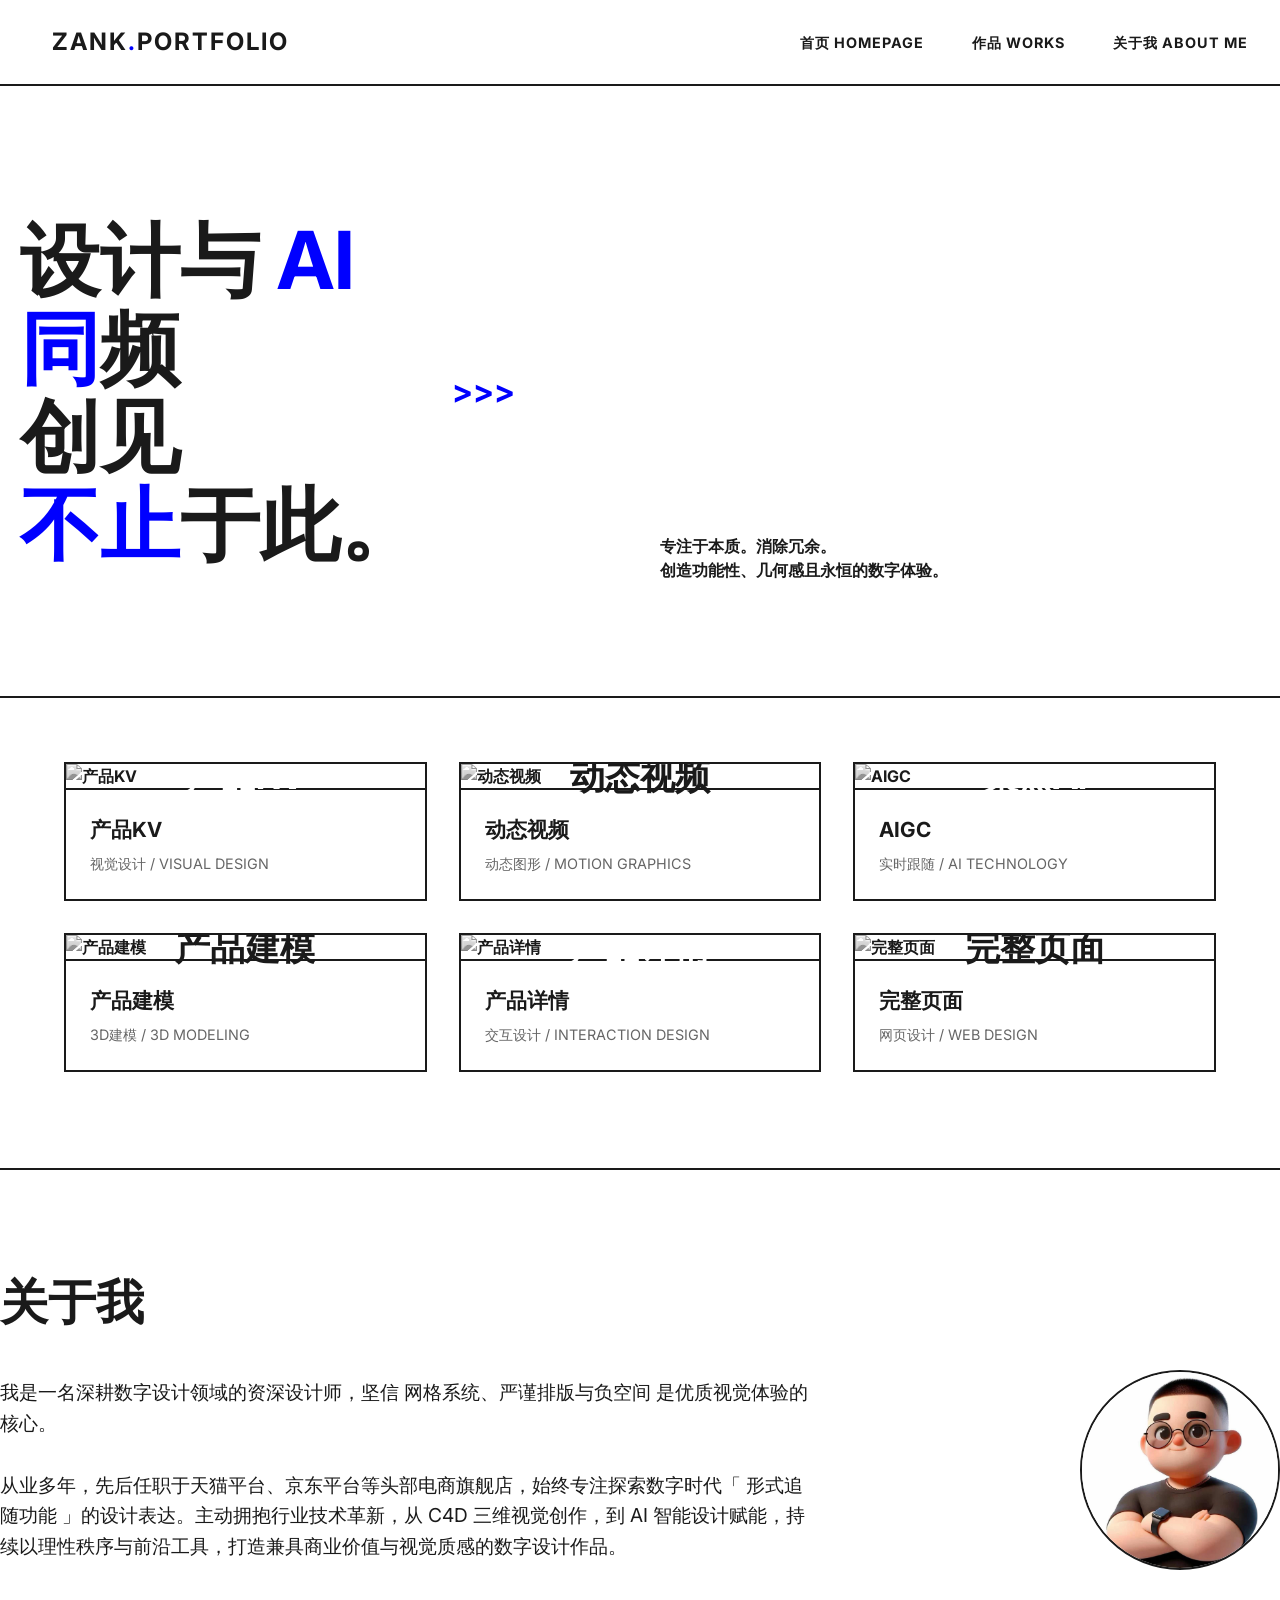
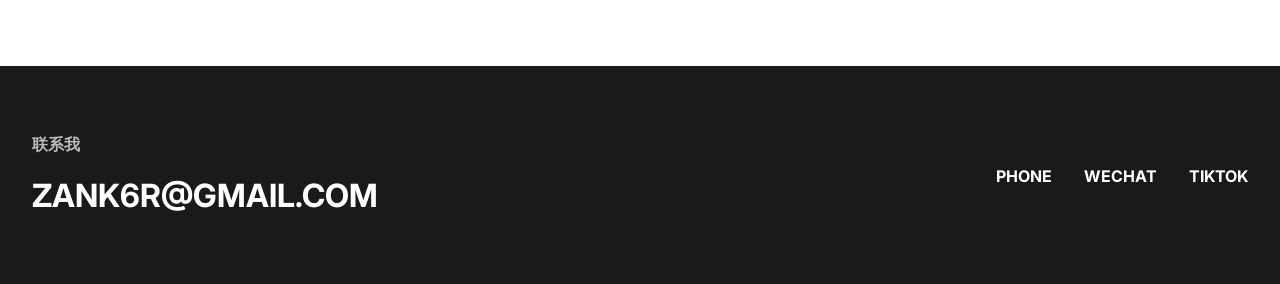
==== index.html @ 145345e5 "V2 Code Initial Push" ====
<!DOCTYPE html>
<html lang="zh-CN">
<head>
    <meta charset="UTF-8">
    <meta name="viewport" content="width=device-width, initial-scale=1.0">
    <title>ZANKB | DESIGN PORTFOLIO</title>
    <link rel="stylesheet" href="style.css">
    <link href="https://fonts.googleapis.com/css2?family=Inter:wght@400;700&display=swap" rel="stylesheet">
</head>
<body>
    <header>
        <div class="container">
            <nav>
                <div class="logo">
                    <a href="index.html">ZANK<span style="color: var(--accent-color);">.</span>PORTFOLIO</a>
                </div>
                <ul class="nav-links">
                    <li><a href="index.html">首页 <span class="en-text">HOMEPAGE</span></a></li>
                    <li><a href="#works">作品 <span class="en-text">WORKS</span></a></li>
                    <li><a href="#about">关于我 <span class="en-text">ABOUT ME</span></a></li>
                </ul>
            </nav>
        </div>
    </header>

    <!-- Mini Sticky Header for Mobile -->
    <div class="mini-header mobile-only">
        <div class="mini-nav">
            <a href="index.html">首页</a>
            <a href="#works">作品</a>
            <a href="#about">关于我</a>
        </div>
    </div>

    <main>
        <section class="container hero reveal">
            <div class="hero-title">
                <h1>设计与 <span class="highlight-blue">AI</span><br><span class="highlight-blue">同</span>频<br>创见<br><span class="highlight-blue">不止</span>于此。</h1>
                <a href="detail.html?id=999" class="hidden-entry">
                    <span>&gt;</span><span>&gt;</span><span>&gt;</span>
                </a>
            </div>
            <div class="hero-bio">
                <p>专注于本质。消除冗余。<br>创造功能性、几何感且永恒的数字体验。</p>
            </div>
        </section>

        <section id="works" class="container reveal">
            <div class="portfolio-grid" id="portfolio-grid">
                <!-- 作品项将通过 JS 注入 -->
            </div>
        </section>
        
        <section id="about" class="container reveal about-section">
             <h2 class="about-title">关于我</h2>
             <div class="about-grid">
                 <p style="font-size: 1.2rem; font-weight: 400; line-height: 1.6;">
                     我是一名深耕数字设计领域的资深设计师，坚信 网格系统、严谨排版与负空间 是优质视觉体验的核心。<br><br>
                     从业多年，先后任职于天猫平台、京东平台等头部电商旗舰店，始终专注探索数字时代「 形式追随功能 」的设计表达。主动拥抱行业技术革新，从 C4D 三维视觉创作，到 AI 智能设计赋能，持续以理性秩序与前沿工具，打造兼具商业价值与视觉质感的数字设计作品。
                 </p>
                 <div class="avatar-wrapper">
                     <img src="avatar.png" alt="我的头像" class="avatar-img" onerror="this.src='https://api.dicebear.com/9.x/avataaars/svg?seed=Felix&top=shortHair&style=circle'; this.onerror=null;">
                     <div class="avatar-hover-text">
                         <span class="avatar-name-cn">邹鉴锟</span>
                         <span class="avatar-name-en">(Zank)</span>
                     </div>
                 </div>
             </div>
        </section>
    </main>

    <footer>
        <div class="container footer-content">
            <div>
                <p style="margin-bottom: 1rem; opacity: 0.7;">联系我</p>
                <a href="mailto:zank6r@gmail.com" class="contact-email">ZANK6R@GMAIL.COM</a>
            </div>
            <div class="social-links">
                <a href="#">PHONE</a>
                <a href="#">WECHAT</a>
                <a href="#">TIKTOK</a>
            </div>
        </div>
    </footer>

    <script src="data.js?v=1.1"></script>
    <script src="script.js?v=1.1"></script>
</body>
</html>
---- style.css ----
:root {
    --bg-color: #ffffff;
    --text-color: #1a1a1a;
    --accent-color: #0000ff;
    --border-color: #1a1a1a;
    --secondary-bg: #eeeeee;
    --grid-gap: 2rem;
    --transition-speed: 0.3s;
    --container-width: 1400px;
}

* {
    margin: 0;
    padding: 0;
    box-sizing: border-box;
}

body {
    font-family: 'Inter', 'Helvetica Neue', 'Arial', sans-serif;
    background-color: var(--bg-color);
    color: var(--text-color);
    line-height: 1.5;
    font-weight: 700; /* Bold as requested */
    overflow-x: hidden;
}

a {
    text-decoration: none;
    color: inherit;
    transition: color var(--transition-speed) ease;
}

/* Grid System */
.container {
    max-width: var(--container-width);
    margin: 0 auto;
    padding: 0 2rem;
}

/* Header */
header {
    position: fixed;
    top: 0;
    left: 0;
    width: 100%;
    background: var(--bg-color);
    border-bottom: 2px solid var(--border-color);
    z-index: 1000;
    padding: 1.5rem 0;
}

nav {
    display: flex;
    justify-content: space-between;
    align-items: center;
}

.logo {
    font-size: 1.5rem;
    text-transform: uppercase;
    letter-spacing: 2px;
}

.nav-links {
    display: flex;
    gap: 3rem;
    list-style: none;
}

.nav-links a {
    text-transform: uppercase;
    font-size: 0.9rem;
    letter-spacing: 1px;
    position: relative;
}

.nav-links a::after {
    content: '';
    position: absolute;
    bottom: -5px;
    left: 0;
    width: 0;
    height: 2px;
    background-color: var(--accent-color);
    transition: width var(--transition-speed) ease;
}

.nav-links a:hover {
    color: var(--accent-color);
}

.nav-links a:hover::after {
    width: 100%;
}

/* Main Content */
main {
    margin-top: 120px;
    min-height: 100vh;
}

/* Hero Section */
.hero {
    padding: 6rem 0;
    display: grid;
    grid-template-columns: 1fr 1fr;
    gap: var(--grid-gap);
    border-bottom: 2px solid var(--border-color);
    margin-bottom: 4rem;
}

/* Desktop alignment adjustment */
@media (min-width: 769px) {
    .hero-title {
        margin-left: 20px; /* Adjusted to move right by 20px */
    }
    
    .logo {
        margin-left: 20px; /* Align logo with hero-title */
    }
}

.hero-title {
    margin-bottom: 2rem;
    position: relative; /* For absolute positioning of hidden entry */
    display: flex;
    align-items: center; /* Align arrows with text */
}

.hero-title h1 {
    font-size: clamp(2.5rem, 8vw, 5rem);
    line-height: 1.1;
    font-weight: 700;
    margin-bottom: 0; /* Remove bottom margin as flex container handles spacing */
    position: relative;
    display: inline-block;
}

/* Hidden Entry Arrow */
.hidden-entry {
    display: inline-flex;
    margin-left: 2rem;
    text-decoration: none;
    font-size: 2rem;
    font-weight: 700;
    color: var(--accent-color); /* Cyan/Light Blue */
    cursor: pointer;
    align-self: center; /* Center vertically */
}

.hidden-entry span {
    animation: flow-opacity 1.5s infinite;
    color: var(--accent-color); /* Bauhaus Blue */
}

.hidden-entry span:nth-child(1) {
    animation-delay: 0s;
}

.hidden-entry span:nth-child(2) {
    animation-delay: 0.2s;
}

.hidden-entry span:nth-child(3) {
    animation-delay: 0.4s;
}

@keyframes flow-opacity {
    0%, 100% { opacity: 0.2; }
    50% { opacity: 1; }
}

/* Highlight Text */
.highlight-blue {
    color: var(--accent-color);
}

.hero-bio {
    position: relative;
    /* Default (Desktop): Align to bottom right of the hero section */
    /* Use align-self: end to align the block to the bottom of the grid cell */
    align-self: end; 
    margin-top: 0; /* Reset margin */
    /* Add padding to align with title text visually if needed, but grid gap handles main separation */
    /* User request: "p 右移与 h1 它与左边的距离相同" - Align left padding? */
    /* User update: "是这两排字的底部和不止于此的底部对齐" - "Align bottom of these two lines with bottom of 'Not Just This'" */
    /* Currently align-self: end does this for the block. */
    /* If the font line-height causes visual misalignment, we might need a small negative margin-bottom. */
    margin-bottom: 18px; /* Significantly increased to move paragraph higher up */
}

.hero-bio p {
    font-size: 1rem;
    line-height: 1.5;
    margin-top: 0;
    max-width: 400px; 
    /* Add left margin to match title's visual offset if requested */
    margin-left: 4px; /* Match the 4px added to .hero-title */
}

/* Portfolio Grid */
.portfolio-grid {
    display: grid;
    grid-template-columns: repeat(3, 1fr);
    gap: var(--grid-gap);
    margin: 0 auto;
    justify-items: center;
    justify-content: center;
    padding: 0 2rem;
    margin-bottom: 6rem;
}

/* For extreme narrow screens (340px and below) */
@media (max-width: 340px) {
    .portfolio-grid {
        grid-template-columns: 1fr !important;
    }
}

/* For mobile devices (max-width: 768px) */
@media (max-width: 768px) {
    .portfolio-grid {
        grid-template-columns: repeat(2, 1fr) !important;
        gap: 0.8rem !important;
    }
}

/* For tablet devices (769px to 1024px) */
@media (min-width: 769px) and (max-width: 1024px) {
    .portfolio-grid {
        grid-template-columns: repeat(3, 1fr) !important;
        padding: 0 2rem !important;
    }
}

/* For large PC screens (1200px and above) */
@media (min-width: 1200px) {
    .portfolio-grid {
        grid-template-columns: repeat(3, 1fr) !important;
    }
}

.project-card {
    background: var(--bg-color);
    border: 2px solid var(--border-color);
    overflow: hidden;
    position: relative;
    transition: transform var(--transition-speed) ease, box-shadow var(--transition-speed) ease, border-color var(--transition-speed) ease;
    cursor: pointer;
    width: 100%;
}

.project-card:hover {
    transform: translateY(-10px) scale(1.02);
    box-shadow: 10px 10px 0px var(--border-color);
    border-color: var(--accent-color);
    z-index: 10;
}

.card-image {
    width: 100%;
    height: auto;
    aspect-ratio: 3/4;
    object-fit: cover;
    filter: grayscale(100%);
    transition: filter var(--transition-speed) ease;
}

.project-card:hover .card-image {
    filter: grayscale(0%);
}

.card-overlay-text {
    position: absolute;
    top: 50%;
    left: 50%;
    transform: translate(-50%, -50%);
    font-size: clamp(1rem, 3.5vw, 2.2rem);
    font-weight: 700;
    text-transform: uppercase;
    color: inherit;
    pointer-events: none;
    text-align: center;
    width: 90%;
    line-height: 1.1;
    z-index: 5;
}

/* Ensure text color adapts to background */
.project-card[data-theme="dark"] .card-overlay-text {
    color: #ffffff;
}

.project-card[data-theme="light"] .card-overlay-text {
    color: #1a1a1a;
}

.card-info {
    padding: 1.5rem;
    border-top: 2px solid var(--border-color);
    background: var(--bg-color);
}

.card-title {
    font-size: clamp(0.9rem, 2.5vw, 1.3rem);
    text-transform: uppercase;
    margin-bottom: 0.5rem;
}

.card-category {
    font-size: 0.9rem;
    color: #666;
    font-weight: 400;
    text-transform: uppercase;
}

/* Detail Page Styles */
.detail-header {
    margin-bottom: 4rem;
    margin-top: 14rem; /* Increased from 8rem to prevent overlap with fixed header */
    border-bottom: 2px solid var(--border-color);
    padding-bottom: 2rem;
}

.detail-title {
    font-size: 4rem;
    text-transform: uppercase;
    margin-bottom: 1rem;
}

.detail-meta {
    display: flex;
    gap: 4rem;
    font-size: 1rem;
    text-transform: uppercase;
    color: #666;
    font-weight: 400;
}

/* Updated Detail Layout with Interaction */
.detail-content {
    display: block; 
    position: relative;
    margin-bottom: 6rem;
}

.detail-gallery {
    margin-top: 4rem;
    column-count: 3; /* Force 3 columns */
    column-gap: 1.5rem; /* Reduce gap slightly for tighter layout */
    width: 100%; /* Ensure full width usage */
}

.detail-image-wrapper {
    position: relative;
    width: 100%;
    margin-bottom: 1.5rem; /* Match column gap for consistency */
    break-inside: avoid;
    display: inline-block;
    border: 2px solid var(--border-color);
    border-radius: 12px;
    overflow: hidden;
    cursor: zoom-in;
}

.detail-image-wrapper img {
    width: 100%;
    display: block;
    transition: filter 0.3s ease;
}

.detail-info-overlay {
    position: absolute;
    top: 0;
    left: 0;
    width: 100%; /* Full width for gallery items */
    height: 100%;
    background: rgba(255, 255, 255, 0.95);
    padding: 1.5rem; /* Default padding */
    opacity: 0;
    transition: opacity 0.4s ease;
    display: flex;
    flex-direction: column;
    justify-content: center;
    align-items: flex-start; /* Align text to left, but container is centered vertically */
    z-index: 10;
    text-align: left; /* Reset text alignment */
    overflow-y: auto; /* Allow scrolling if content is too long */
}

.detail-info-content {
    max-width: 100%;
    width: 100%;
    /* Add logic to center content vertically if needed, or keep it distributed */
    display: flex;
    flex-direction: column;
    justify-content: center;
    height: 100%;
}

/* Desktop Hover Effect */
@media (min-width: 769px) {
    .detail-image-wrapper:hover .detail-info-overlay {
        opacity: 1;
    }
    
    .detail-image-wrapper:hover img {
        filter: blur(5px) grayscale(50%);
    }
}

.detail-info-overlay h3 {
    font-size: 1.2rem; /* Slightly smaller for gallery */
    margin-bottom: 0.5rem;
    text-transform: uppercase;
    border-left: 3px solid var(--accent-color);
    padding-left: 0.8rem;
    margin-top: 1rem; /* Add spacing between sections */
}

.detail-info-overlay h3:first-child {
    margin-top: 0;
}

.detail-info-overlay p {
    font-size: 0.9rem; /* Slightly smaller for gallery */
    font-weight: 400;
    line-height: 1.5;
    margin-bottom: 0.5rem;
    color: #333;
    max-width: 100%; /* Ensure text doesn't overflow */
}

/* Responsive Overlay Padding */
@media (max-width: 1400px) {
    .detail-info-overlay {
        padding: 1.2rem;
    }
}

@media (max-width: 1024px) {
    .detail-info-overlay {
        padding: 1rem;
    }
    
    .detail-info-overlay h3 {
        font-size: 1.1rem;
        padding-left: 0.6rem;
    }
    
    .detail-info-overlay p {
        font-size: 0.85rem;
    }
}

/* Mobile: Responsive columns */
@media (max-width: 768px) {
    /* For iPhone SE and similar small phones */
    .detail-gallery {
        column-count: 2;
        margin-top: 2rem;
        column-gap: 1rem;
    }
    
    /* For iPad and larger tablets */
    @media (min-width: 600px) {
        .detail-gallery {
            column-count: 3;
        }
    }
    
    .detail-image-wrapper {
        margin-bottom: 1rem;
        width: 100%;
        display: inline-block;
        break-inside: avoid;
    }

    .detail-info-overlay {
        display: none !important;
    }
}

/* Color Palette Styles */
.color-palette-section {
    margin-top: 1rem;
    border-top: 1px solid rgba(0,0,0,0.1);
    padding-top: 1rem;
}

.color-palette-container {
    display: flex;
    gap: 1rem;
    margin-top: 0.5rem;
}

.color-item {
    display: flex;
    flex-direction: column;
    align-items: center;
    gap: 0.3rem;
}

.color-swatch {
    width: 2rem;
    height: 2rem;
    border-radius: 50%;
    border: 1px solid rgba(0,0,0,0.1);
    box-shadow: 0 2px 4px rgba(0,0,0,0.1);
}

.color-code {
    font-size: 0.7rem;
    font-family: monospace;
    color: #666;
}
.lightbox {
    position: fixed;
    top: 0;
    left: 0;
    width: 100%;
    height: 100%;
    background: rgba(0, 0, 0, 0.9);
    display: flex;
    justify-content: center;
    align-items: center;
    z-index: 1000;
    opacity: 0;
    pointer-events: none;
    transition: opacity 0.3s ease;
}

.lightbox.active {
    opacity: 1;
    pointer-events: auto;
}

.lightbox img,
.lightbox video {
    display: block; /* Ensure block layout */
    max-width: 90vw !important; /* Force override */
    max-height: 90vh !important; /* Force override */
    width: auto !important; /* Let aspect ratio decide */
    height: auto !important; /* Let aspect ratio decide */
    object-fit: contain;
    border-radius: 4px;
    box-shadow: 0 0 20px rgba(0,0,0,0.5);
    margin: auto; /* Center in flex container */
}

.lightbox-close {
    position: absolute;
    top: 2rem;
    right: 2rem;
    color: white;
    font-size: 3rem;
    cursor: pointer;
    transition: color 0.3s;
}

.lightbox-close:hover {
    color: var(--accent-color);
}


/* About Section */
.about-section {
    padding: 6rem 0;
    border-top: 2px solid var(--border-color);
    margin-top: 6rem;
}

.about-title {
    font-size: 3rem;
    margin-bottom: 2rem;
    text-transform: uppercase;
}

.about-grid {
    display: grid;
    grid-template-columns: 2fr 1fr;
    gap: 4rem;
    align-items: center;
}

.avatar-wrapper {
    display: flex;
    justify-content: flex-end;
    position: relative;
    width: 200px; /* Match image width */
    height: 200px; /* Match image height */
    border-radius: 50%;
    overflow: hidden;
    margin-left: auto; /* Align to right */
    border: 2px solid var(--border-color);
}

.avatar-img {
    width: 100%;
    height: 100%;
    object-fit: cover;
    transition: opacity 0.3s ease;
}

.avatar-hover-text {
    position: absolute;
    top: 0;
    left: 0;
    width: 100%;
    height: 100%;
    background-color: var(--accent-color);
    color: #ffffff;
    display: flex;
    flex-direction: column; /* Stack vertically */
    justify-content: center;
    align-items: center;
    opacity: 0;
    transition: opacity 0.3s ease;
    border-radius: 50%;
    pointer-events: none;
}

.avatar-name-cn {
    font-size: 2rem; /* Larger font size */
    font-weight: 700;
    margin-bottom: 0.2rem;
}

.avatar-name-en {
    font-size: 1.2rem; /* Smaller font size */
    font-weight: 400;
    text-transform: uppercase;
}

.avatar-wrapper:hover .avatar-img {
    opacity: 0;
}

.avatar-wrapper:hover .avatar-hover-text {
    opacity: 1;
}

/* Footer */
footer {
    border-top: 2px solid var(--border-color);
    padding: 4rem 0;
    background: var(--text-color);
    color: var(--bg-color);
}

.footer-content {
    display: flex;
    justify-content: space-between;
    align-items: center;
}

.contact-email {
    font-size: 2rem;
    font-weight: 700;
}

.social-links {
    display: flex;
    gap: 2rem;
}

/* Ripple Effect */
.ripple {
    position: absolute;
    border-radius: 50%;
    background: rgba(0, 0, 255, 0.3);
    transform: scale(0);
    animation: ripple 0.6s linear;
    pointer-events: none;
}

@keyframes ripple {
    to {
        transform: scale(4);
        opacity: 0;
    }
}

/* Scroll Reveal */
.reveal {
    opacity: 0;
    transform: translateY(30px);
    transition: all 0.8s ease;
}

.reveal.active {
    opacity: 1;
    transform: translateY(0);
}

/* Responsive */
@media (max-width: 1024px) {
    .container {
        padding: 0 2rem; /* Keep 2rem for better gap */
    }
    .hero-title h1 {
        font-size: 3.5rem;
    }
}

/* Hide mini header on desktop */
.mini-header {
    display: none;
}

/* Mobile Styles Consolidation */
@media (max-width: 768px) {
    /* Container Padding */
    .container {
        padding: 0 1.5rem;
    }

    header .container {
        padding: 1rem 1.5rem;
    }

    /* Hero Section */
    .hero {
        grid-template-columns: 1fr;
        padding: 3rem 0;
        gap: 2rem;
    }
    
    .container.hero {
        padding-top: 2rem;
        padding-left: 1.5rem;
        padding-right: 1.5rem;
    }

    .hero-title {
        flex-direction: column;
        align-items: flex-start;
        text-align: left;
        margin-top: 6rem;
    }

    .hero-bio {
        font-size: 1.1rem;
        position: relative;
        margin-top: 0.5rem;
        text-align: left;
        align-items: flex-start;
    }
    
    .hero-bio p {
        margin-left: 4px;
        text-align: left;
        margin: 0;
    }

    /* Hidden Entry Arrow Position */
    .hidden-entry {
        position: absolute;
        right: 0;
        top: 50%;
        transform: translateY(-20%);
        margin-left: 0;
    }

    /* Header & Navigation */
    nav {
        padding: 0;
        flex-direction: column;
        align-items: center;
        gap: 1.5rem;
    }

    .logo {
        margin-bottom: 0;
    }

    .nav-links {
        display: flex !important;
        flex-direction: row !important;
        /* Responsive gap using clamp: min 0.5rem, pref 4vw, max 1.5rem */
        gap: clamp(0.5rem, 4vw, 1.5rem) !important; 
        font-size: 0.85rem;
        width: 100% !important;
        justify-content: center !important; /* Center the whole group */
        margin: 0;
        padding-left: 0;
        overflow: hidden; /* For collapse transition */
        max-height: 100px; /* Initial max height */
        transition: max-height 0.3s ease, opacity 0.3s ease, margin 0.3s ease;
        opacity: 1;
        flex-wrap: wrap; /* Allow wrapping on very small screens if absolutely necessary */
    }

    .nav-links li {
        flex: 0 1 auto; /* Allow shrinking but not growing too much */
        display: flex;
        justify-content: center;
        min-width: 0; /* Allow flex item to shrink below content size if needed (rarely) */
    }

    .nav-links li a {
        /* Responsive font size: min 0.75rem, pref 3.5vw, max 0.9rem */
        font-size: clamp(0.75rem, 3.5vw, 0.9rem); 
        display: inline-flex;
        flex-direction: row;
        align-items: center;
        gap: 0.3rem;
        line-height: 1.2;
        font-weight: 700;
        white-space: nowrap;
    }

    .nav-links li a span.en-text {
        /* Responsive small font: min 0.6rem, pref 3vw, max 0.8rem */
        font-size: clamp(0.6rem, 3vw, 0.8rem);
        opacity: 1;
        text-transform: uppercase;
    }

    /* Header Scroll Logic */
    header {
        transition: padding 0.3s ease;
    }
    
    header.header-collapsed {
        padding: 0.8rem 0; /* Shrink header padding */
    }

    header.header-collapsed .nav-links {
        max-height: 0 !important; /* Collapse height */
        opacity: 0 !important;
        margin: 0 !important;
        pointer-events: none;
        overflow: hidden !important; /* Ensure content is clipped */
    }
    
    header.header-collapsed nav {
        gap: 0; /* Remove gap when collapsed */
    }

    /* Disable Mini Header */
    .mini-header {
        display: none !important;
    }
    
    /* Portfolio Grid for Mobile */
    .project-card {
        margin: 0 auto;
        max-width: 100%;
    }
    
    .card-info {
        text-align: center;
    }
    
    /* Other Mobile Adjustments */
    .about-grid {
        grid-template-columns: 1fr;
        gap: 2rem;
        display: flex;
        flex-direction: column-reverse; /* Put avatar on top (visual order), or keep grid and reorder */
        /* Better: Keep grid but change order */
        align-items: center; 
    }
    
    .about-grid p {
        margin-bottom: 2rem; /* Add breathing room at bottom */
        text-align: center; /* Ensure text is centered */
    }
    
    /* Reorder items in about grid: Title is outside, but avatar is inside grid */
    /* Wait, structure is Title -> Grid(Text, Avatar) */
    
    .about-title {
        font-size: 2.5rem;
        text-align: center; /* Center align title */
    }

    .avatar-wrapper {
        justify-content: center;
        width: 150px; /* Enlarge avatar */
        height: 150px;
        margin: 0 auto; /* Center avatar */
        position: relative; /* Ensure relative for absolute children */
        border-radius: 50%; /* Force circular shape */
        overflow: hidden; /* Clip everything to circle */
        -webkit-mask-image: -webkit-radial-gradient(white, black); /* Fix for Safari border-radius overflow */
    }

    .avatar-img {
        width: 100%;
        height: 100%;
        object-fit: cover;
        opacity: 1 !important; /* Always visible unless overlay is on top */
    }
    
    .avatar-hover-text {
        position: absolute; /* Ensure absolute positioning */
        top: 0 !important;
        left: 0 !important;
        width: 100% !important;
        height: 100% !important;
        bottom: auto !important;
        right: auto !important;
        transform: none !important;
        display: flex;
        flex-direction: column;
        justify-content: center;
        align-items: center;
        background-color: var(--accent-color); /* Ensure background is set */
        border-radius: 50%; /* Ensure it's circular */
        opacity: 0; /* Hidden by default */
        transition: opacity 0.3s ease;
        pointer-events: none;
    }
    
    .avatar-wrapper.mobile-active .avatar-hover-text {
        opacity: 1 !important; /* Force visible on mobile active */
        pointer-events: auto !important;
    }
    
    /* Completely disable hover effects on mobile */
    .avatar-wrapper:hover .avatar-img {
        opacity: 1 !important; /* Keep image visible on hover */
    }

    .avatar-wrapper:hover .avatar-hover-text {
        opacity: 0; /* Keep text hidden on hover unless active */
    }
    
    /* Only show text if active class is present */
    .avatar-wrapper.mobile-active .avatar-hover-text {
        opacity: 1 !important;
    }

    .detail-content {
        grid-template-columns: 1fr;
    }
    
    .detail-title {
        font-size: 2.5rem;
    }

    .footer-content {
        flex-direction: column;
        gap: 2rem;
        text-align: center;
    }
}

/* For mobile devices */
@media (max-width: 768px) {
    /* For larger mobile devices like iPhone 16 and 16 Pro */
    @media (min-width: 480px) {
        .portfolio-grid {
            grid-template-columns: repeat(2, 1fr) !important;
            gap: 1.5rem !important;
        }
        
        /* Staggered coloring for 2-column layout */
        /* First row: black, white */
        /* Second row: white, black */
        /* Third row: black, white */
        .project-card:nth-child(4n+1),
        .project-card:nth-child(4n+4) {
            background-color: #000000 !important;
        }
        
        .project-card:nth-child(4n+2),
        .project-card:nth-child(4n+3) {
            background-color: #ffffff !important;
        }
        
        /* Ensure text color adapts */
        .project-card:nth-child(4n+1) .card-overlay-text,
        .project-card:nth-child(4n+4) .card-overlay-text {
            color: #ffffff !important;
        }
        
        .project-card:nth-child(4n+2) .card-overlay-text,
        .project-card:nth-child(4n+3) .card-overlay-text {
            color: #1a1a1a !important;
        }
        
        /* Ensure card-info background matches */
        .project-card:nth-child(4n+1) .card-info,
        .project-card:nth-child(4n+4) .card-info {
            background-color: #000000 !important;
            color: #ffffff !important;
            border-top-color: #ffffff !important;
        }
        
        .project-card:nth-child(4n+2) .card-info,
        .project-card:nth-child(4n+3) .card-info {
            background-color: #ffffff !important;
            color: #1a1a1a !important;
            border-top-color: #1a1a1a !important;
        }
        
        /* Ensure category text color adapts */
        .project-card:nth-child(4n+1) .card-category,
        .project-card:nth-child(4n+4) .card-category {
            color: rgba(255, 255, 255, 0.7) !important;
        }
        
        .project-card:nth-child(4n+2) .card-category,
        .project-card:nth-child(4n+3) .card-category {
            color: #666 !important;
        }
    }
    
    /* For small mobile devices like iPhone SE */
    @media (max-width: 479px) {
        .portfolio-grid {
            grid-template-columns: 1fr !important;
            gap: 1.5rem !important;
        }
    }
}
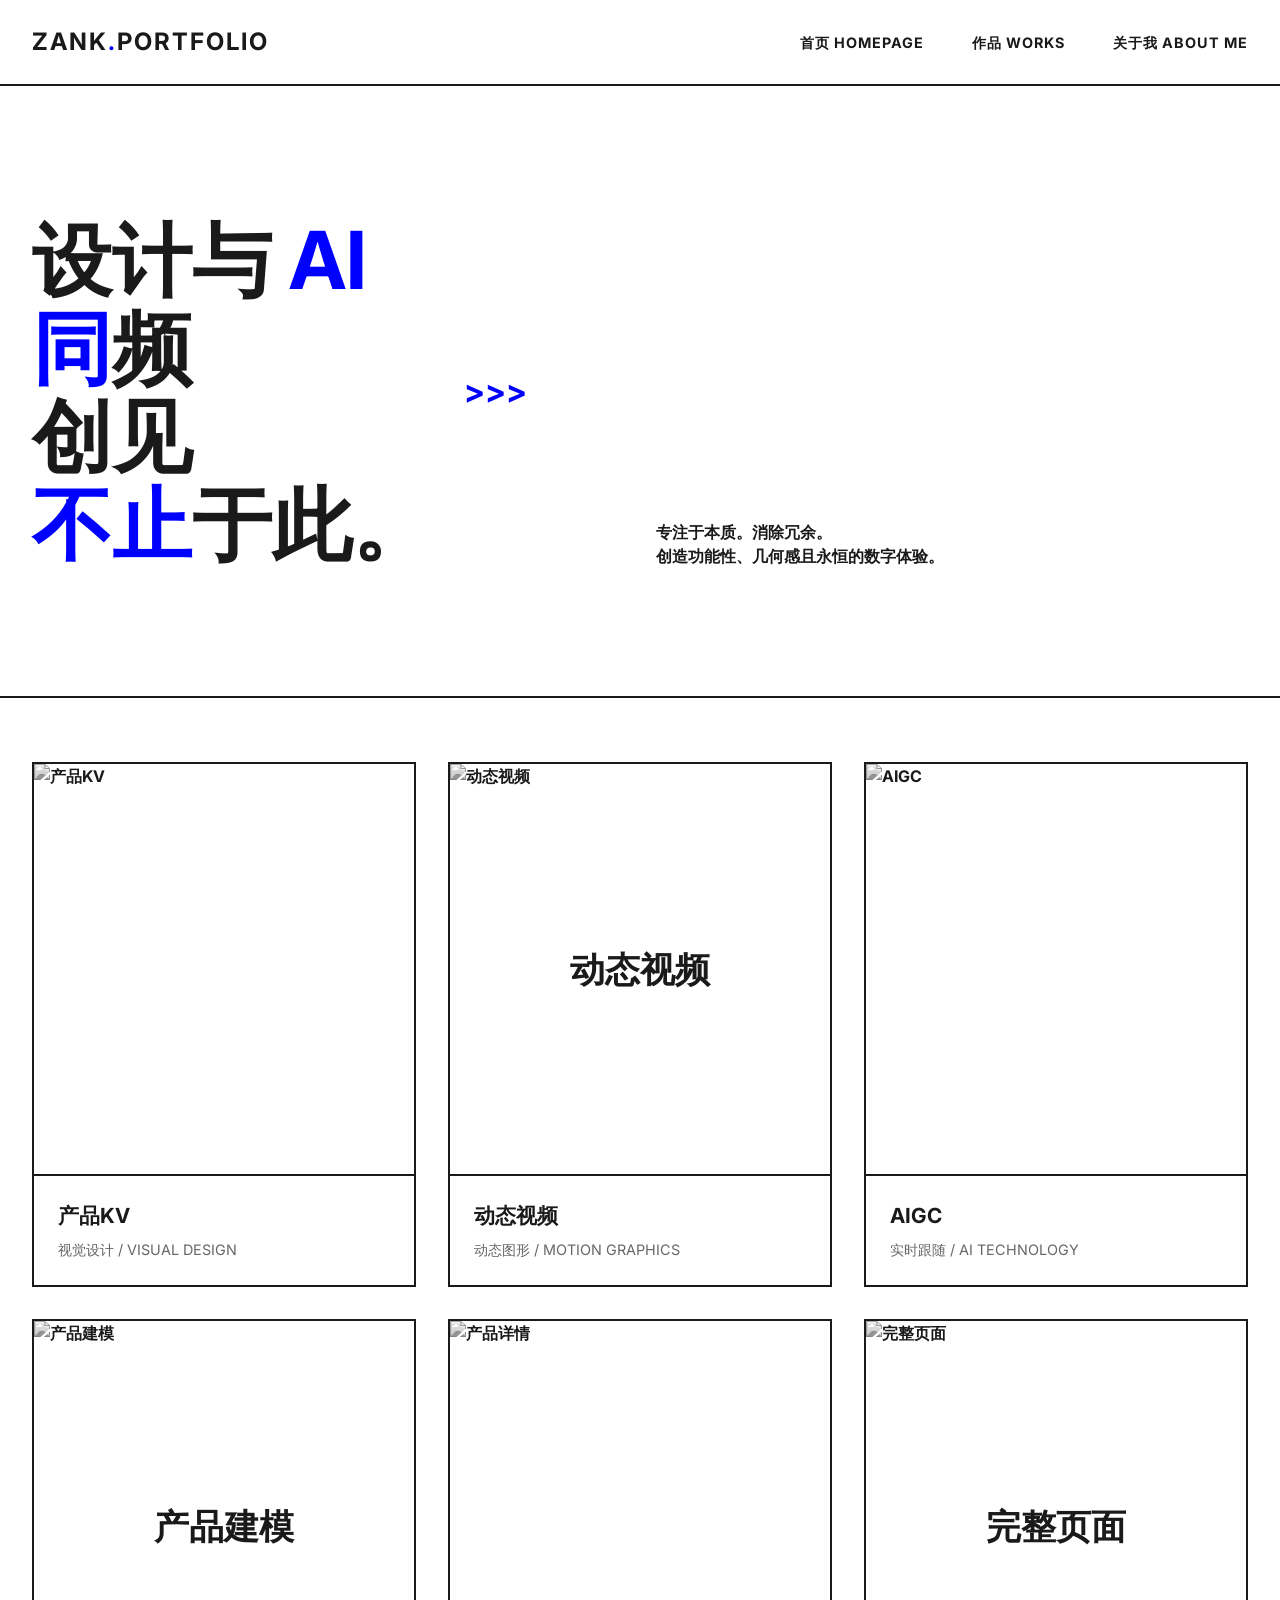
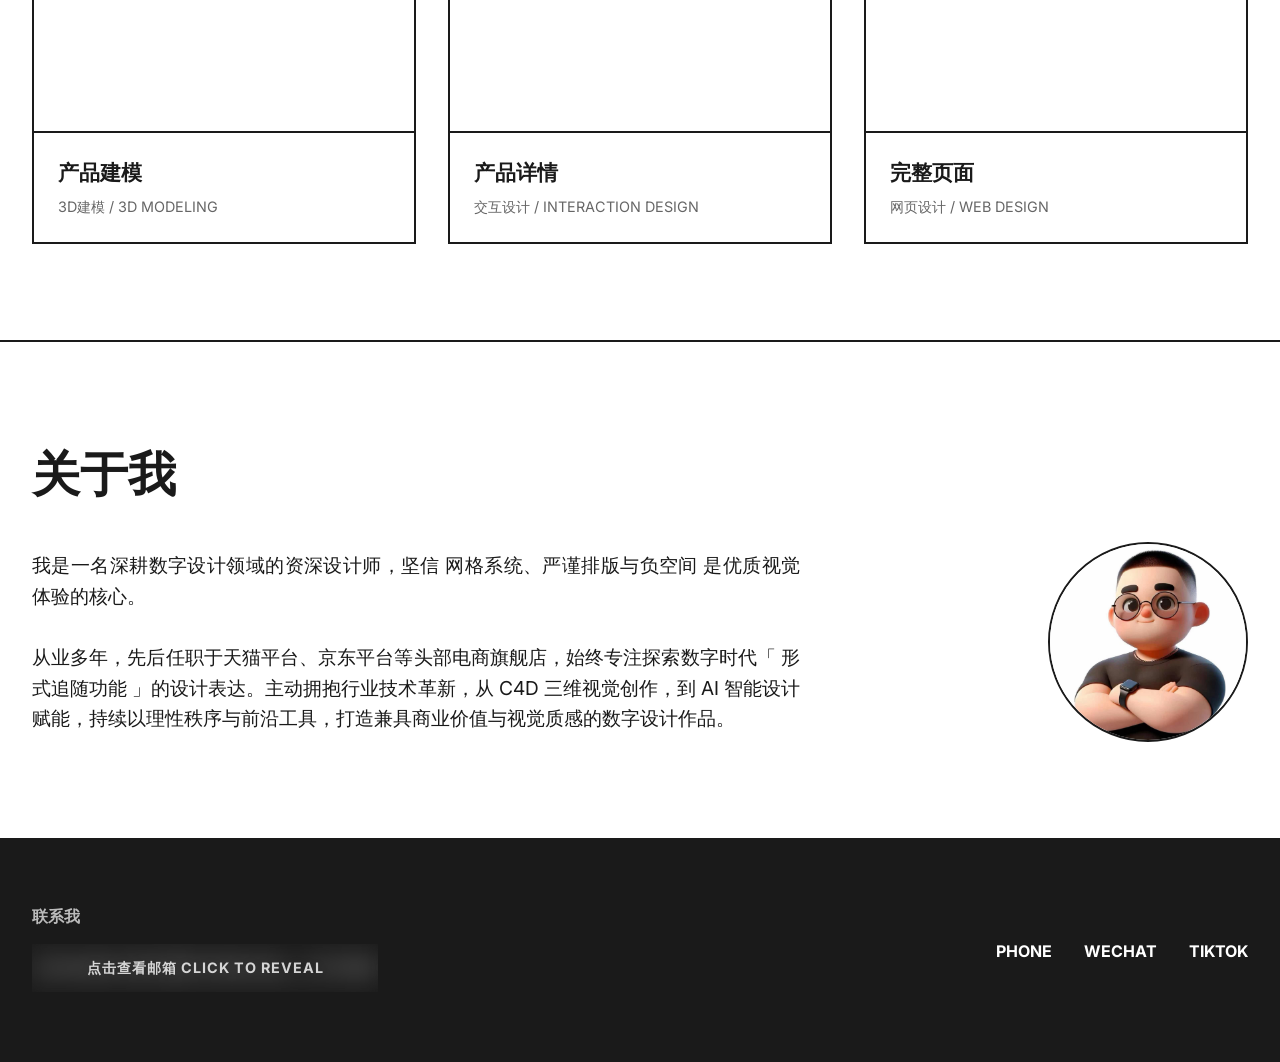
==== commit f6e59a90: "god mode" ====
--- a/index.html
+++ b/index.html
@@ -54,7 +54,7 @@
         <section id="about" class="container reveal about-section">
              <h2 class="about-title">关于我</h2>
              <div class="about-grid">
-                 <p style="font-size: 1.2rem; font-weight: 400; line-height: 1.6;">
+                 <p style="font-size: 1.2rem; font-weight: 400; line-height: 1.6; text-align: justify;">
                      我是一名深耕数字设计领域的资深设计师，坚信 网格系统、严谨排版与负空间 是优质视觉体验的核心。<br><br>
                      从业多年，先后任职于天猫平台、京东平台等头部电商旗舰店，始终专注探索数字时代「 形式追随功能 」的设计表达。主动拥抱行业技术革新，从 C4D 三维视觉创作，到 AI 智能设计赋能，持续以理性秩序与前沿工具，打造兼具商业价值与视觉质感的数字设计作品。
                  </p>
@@ -73,7 +73,10 @@
         <div class="container footer-content">
             <div>
                 <p style="margin-bottom: 1rem; opacity: 0.7;">联系我</p>
-                <a href="mailto:zank6r@gmail.com" class="contact-email">ZANK6R@GMAIL.COM</a>
+                <div class="email-spoiler-wrapper">
+                    <a href="mailto:zank6r@gmail.com" class="contact-email spoiler-hidden">ZANK6R@GMAIL.COM</a>
+                    <div class="spoiler-overlay"><span>点击查看邮箱 CLICK TO REVEAL</span></div>
+                </div>
             </div>
             <div class="social-links">
                 <a href="#">PHONE</a>
--- a/style.css
+++ b/style.css
@@ -101,7 +101,8 @@
 
 /* Hero Section */
 .hero {
-    padding: 6rem 0;
+    padding-top: 6rem;
+    padding-bottom: 6rem;
     display: grid;
     grid-template-columns: 1fr 1fr;
     gap: var(--grid-gap);
@@ -112,11 +113,11 @@
 /* Desktop alignment adjustment */
 @media (min-width: 769px) {
     .hero-title {
-        margin-left: 20px; /* Adjusted to move right by 20px */
+        margin-left: 0; /* Align with container padding */
     }
     
     .logo {
-        margin-left: 20px; /* Align logo with hero-title */
+        margin-left: 0; /* Align with container padding */
     }
 }
 
@@ -186,7 +187,7 @@
     /* User update: "是这两排字的底部和不止于此的底部对齐" - "Align bottom of these two lines with bottom of 'Not Just This'" */
     /* Currently align-self: end does this for the block. */
     /* If the font line-height causes visual misalignment, we might need a small negative margin-bottom. */
-    margin-bottom: 18px; /* Significantly increased to move paragraph higher up */
+    margin-bottom: 2rem; /* Align with .hero-title margin-bottom */
 }
 
 .hero-bio p {
@@ -194,8 +195,8 @@
     line-height: 1.5;
     margin-top: 0;
     max-width: 400px; 
-    /* Add left margin to match title's visual offset if requested */
-    margin-left: 4px; /* Match the 4px added to .hero-title */
+    /* Remove left margin to align with title and grid */
+    margin-left: 0;
 }
 
 /* Portfolio Grid */
@@ -203,11 +204,36 @@
     display: grid;
     grid-template-columns: repeat(3, 1fr);
     gap: var(--grid-gap);
-    margin: 0 auto;
-    justify-items: center;
-    justify-content: center;
-    padding: 0 2rem;
+    margin: 0;
+    justify-items: stretch;
+    justify-content: start;
+    padding: 0;
     margin-bottom: 6rem;
+}
+
+/* Fixed height for Desktop (1025px and above) */
+@media (min-width: 1025px) {
+    .project-card {
+        height: 525px;
+        display: flex;
+        flex-direction: column;
+    }
+    
+    .project-card > div:first-child {
+        flex: 1;
+        overflow: hidden;
+    }
+    
+    .card-image {
+        height: 100%;
+        width: 100%;
+        object-fit: cover;
+        aspect-ratio: auto !important;
+    }
+    
+    .card-info {
+        flex-shrink: 0;
+    }
 }
 
 /* For extreme narrow screens (340px and below) */
@@ -229,7 +255,7 @@
 @media (min-width: 769px) and (max-width: 1024px) {
     .portfolio-grid {
         grid-template-columns: repeat(3, 1fr) !important;
-        padding: 0 2rem !important;
+        padding: 0 !important;
     }
 }
 
@@ -565,7 +591,8 @@
 
 /* About Section */
 .about-section {
-    padding: 6rem 0;
+    padding-top: 6rem;
+    padding-bottom: 6rem;
     border-top: 2px solid var(--border-color);
     margin-top: 6rem;
 }
@@ -657,6 +684,67 @@
 .contact-email {
     font-size: 2rem;
     font-weight: 700;
+    transition: filter 0.3s ease, opacity 0.3s ease;
+}
+
+/* Telegram-style Spoiler Effect */
+.email-spoiler-wrapper {
+    position: relative;
+    display: inline-block;
+    cursor: pointer;
+    overflow: hidden;
+}
+
+.contact-email.spoiler-hidden {
+    filter: blur(12px);
+    opacity: 0.3;
+    pointer-events: none; /* Disable mailto link while hidden */
+    user-select: none;
+}
+
+.spoiler-overlay {
+    position: absolute;
+    top: 0;
+    left: 0;
+    width: 100%;
+    height: 100%;
+    display: flex;
+    align-items: center;
+    justify-content: center; /* Center horizontally */
+    background: transparent; /* Remove white background */
+    backdrop-filter: blur(4px);
+    transition: opacity 0.4s ease;
+    z-index: 2;
+}
+
+.spoiler-overlay span {
+    font-size: 0.9rem;
+    letter-spacing: 1px;
+    color: #ffffff; /* Changed from blue to white */
+    opacity: 0.8; /* Increased opacity for better readability on blur */
+    background: transparent;
+    padding: 4px 12px;
+    border: none;
+    text-transform: uppercase;
+    animation: pulse-opacity 2s infinite;
+    text-shadow: 0 0 10px rgba(0, 0, 0, 0.2); /* Added a subtle shadow to pop against light backgrounds */
+}
+
+@keyframes pulse-opacity {
+    0% { opacity: 0.4; }
+    50% { opacity: 0.8; }
+    100% { opacity: 0.4; }
+}
+
+.email-spoiler-wrapper.revealed .spoiler-overlay {
+    opacity: 0;
+    pointer-events: none;
+}
+
+.email-spoiler-wrapper.revealed .contact-email {
+    filter: blur(0);
+    opacity: 1;
+    pointer-events: auto;
 }
 
 .social-links {
@@ -945,6 +1033,17 @@
         flex-direction: column;
         gap: 2rem;
         text-align: center;
+    }
+
+    /* Adjust Email Spoiler for Mobile */
+    .contact-email {
+        font-size: clamp(1.2rem, 6vw, 1.8rem); /* Scale down font size for mobile */
+    }
+
+    .spoiler-overlay span {
+        font-size: 0.75rem; /* Smaller hint text for mobile */
+        padding: 4px 8px;
+        white-space: nowrap;
     }
 }
 
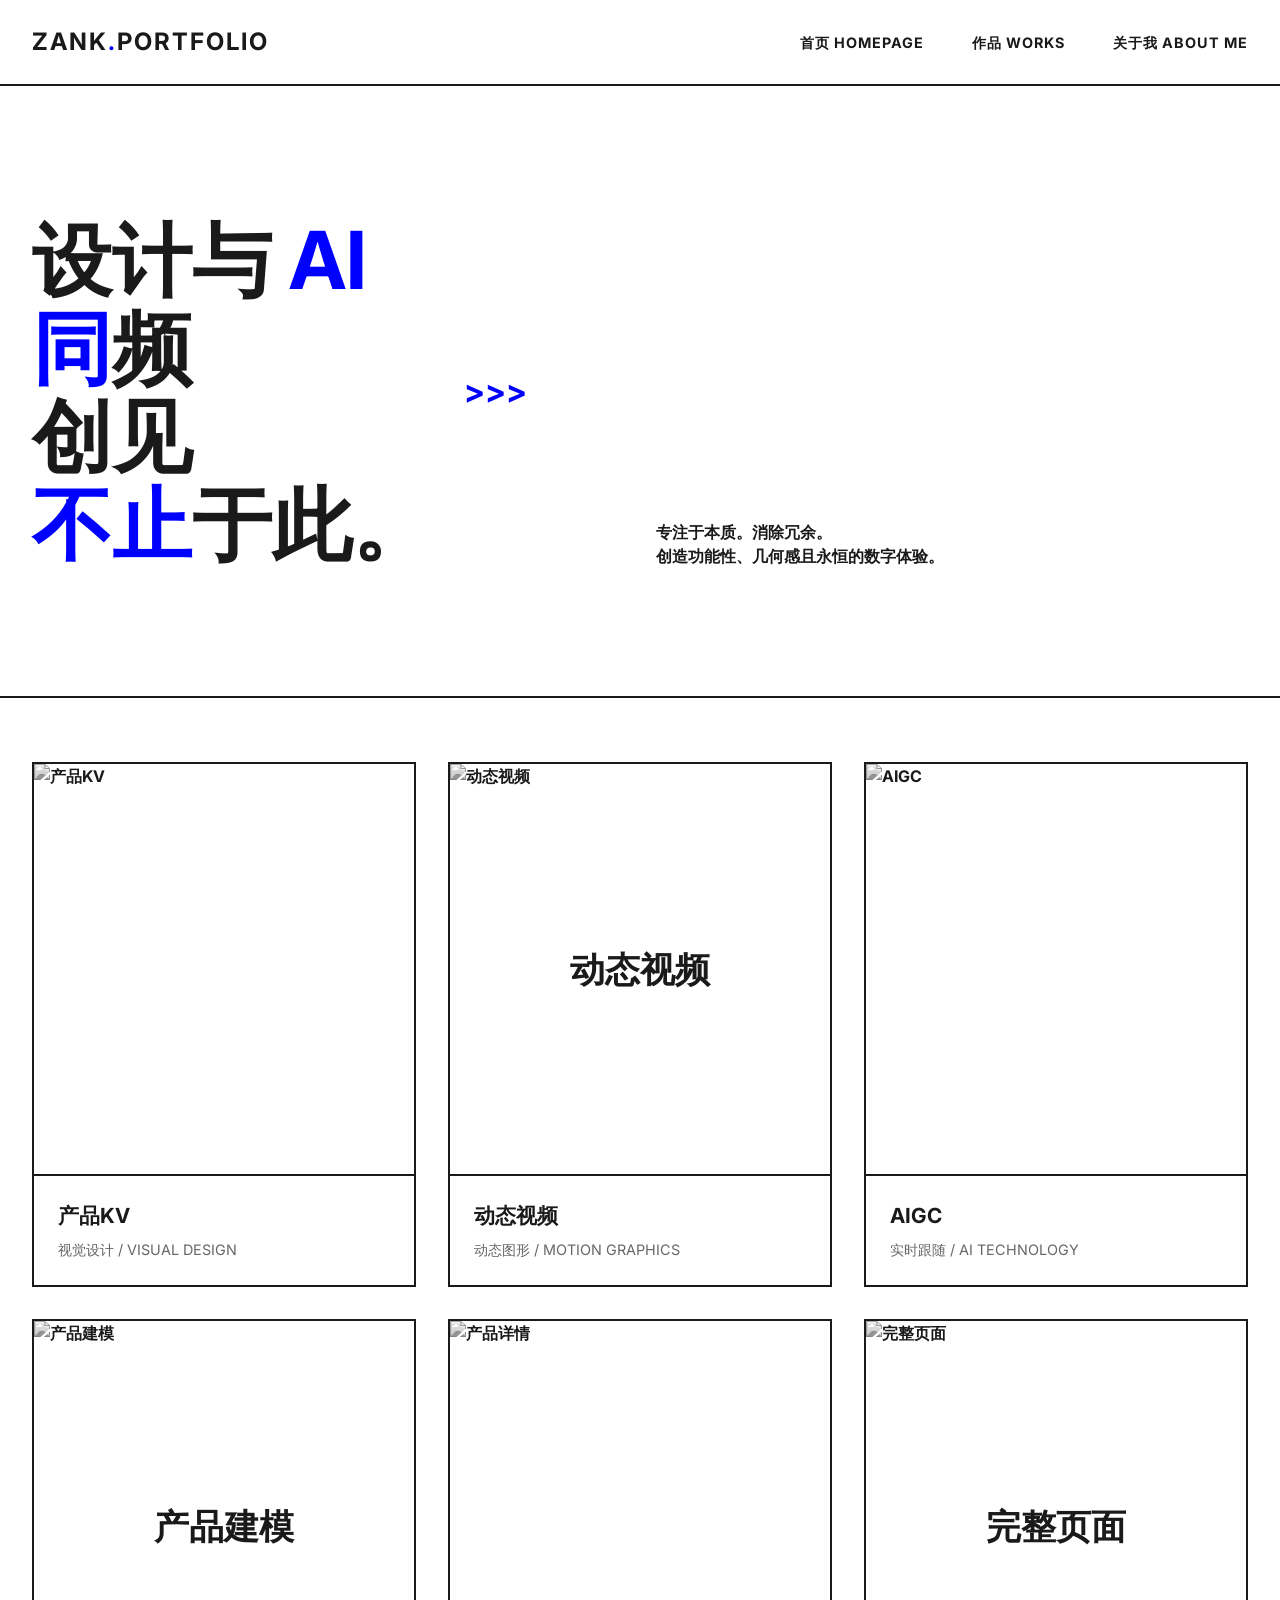
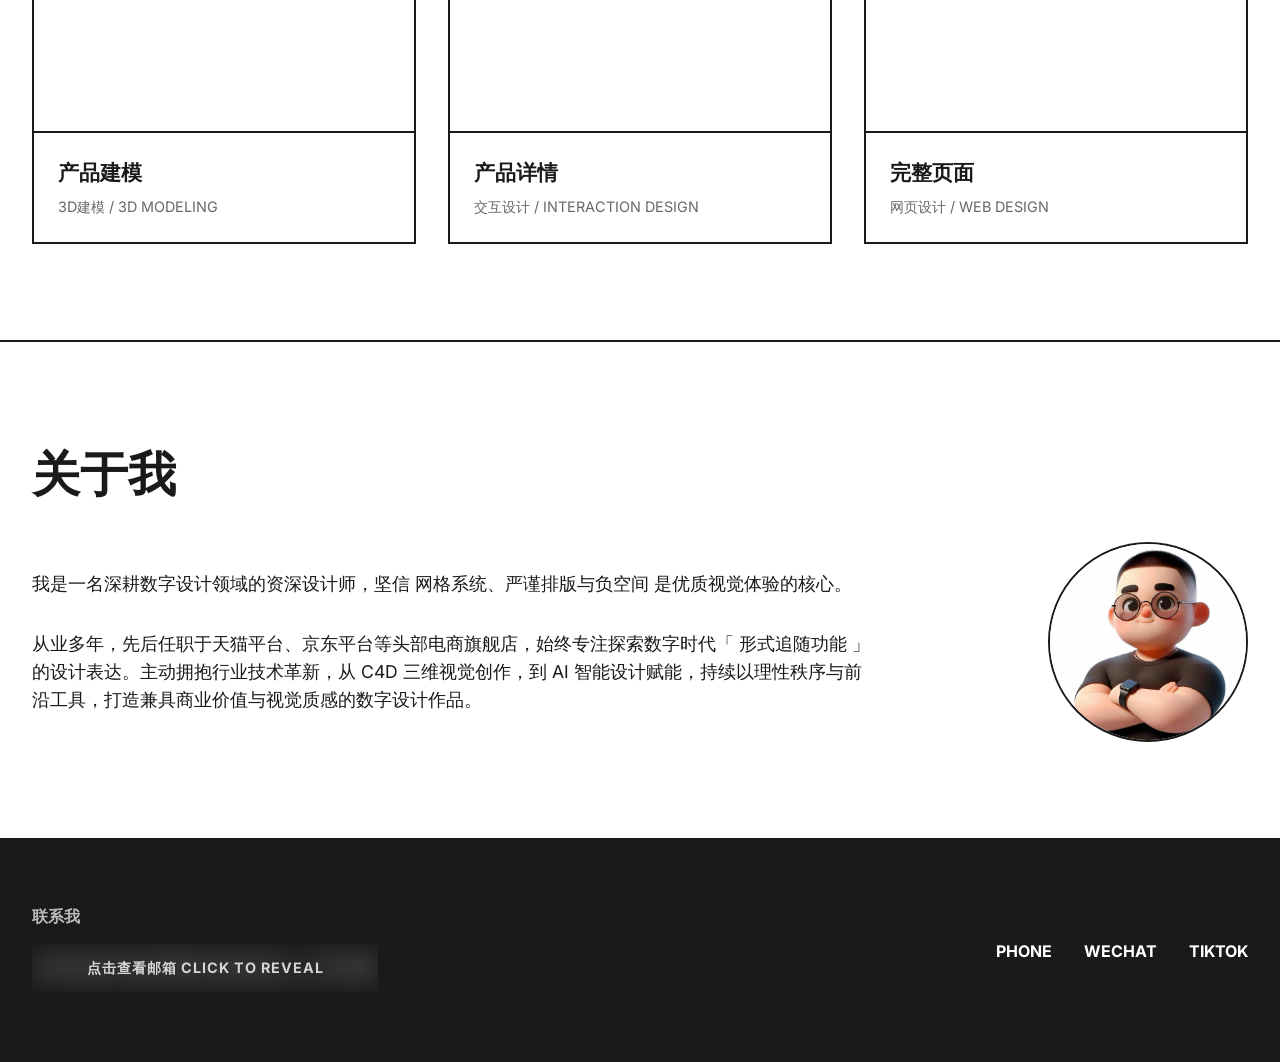
==== commit 93b784d8: "god mode on" ====
--- a/index.html
+++ b/index.html
@@ -54,10 +54,16 @@
         <section id="about" class="container reveal about-section">
              <h2 class="about-title">关于我</h2>
              <div class="about-grid">
-                 <p style="font-size: 1.2rem; font-weight: 400; line-height: 1.6; text-align: justify;">
-                     我是一名深耕数字设计领域的资深设计师，坚信 网格系统、严谨排版与负空间 是优质视觉体验的核心。<br><br>
-                     从业多年，先后任职于天猫平台、京东平台等头部电商旗舰店，始终专注探索数字时代「 形式追随功能 」的设计表达。主动拥抱行业技术革新，从 C4D 三维视觉创作，到 AI 智能设计赋能，持续以理性秩序与前沿工具，打造兼具商业价值与视觉质感的数字设计作品。
-                 </p>
+                 <div class="about-text-container">
+                      <p class="about-text-p1">
+                          我是一名深耕数字设计领域的资深设计师，坚信 网格系统、严谨排版与负空间 是优质视觉体验的核心。
+                      </p>
+                      <p class="about-text-p2">
+                          从业多年，先后任职于天猫平台、京东平台等头部电商旗舰店，始终专注探索数字时代「 形式追随功能 」<span class="desktop-br"><br></span>
+                          的设计表达。主动拥抱行业技术革新，从 C4D 三维视觉创作，到 AI 智能设计赋能，持续以理性秩序与前<span class="desktop-br"><br></span>
+                          沿工具，打造兼具商业价值与视觉质感的数字设计作品。
+                      </p>
+                  </div>
                  <div class="avatar-wrapper">
                      <img src="avatar.png" alt="我的头像" class="avatar-img" onerror="this.src='https://api.dicebear.com/9.x/avataaars/svg?seed=Felix&top=shortHair&style=circle'; this.onerror=null;">
                      <div class="avatar-hover-text">
--- a/style.css
+++ b/style.css
@@ -605,9 +605,30 @@
 
 .about-grid {
     display: grid;
-    grid-template-columns: 2fr 1fr;
-    gap: 4rem;
+    grid-template-columns: 1fr auto; /* Give text more space, avatar takes minimal space */
+    gap: 8rem; /* Increased gap to create whitespace */
     align-items: center;
+}
+
+.about-text-p1 {
+    font-size: 1.1rem;
+    font-weight: 400;
+    line-height: 1.6;
+    margin-bottom: 2rem;
+    white-space: nowrap;
+    overflow: hidden;
+    text-overflow: ellipsis;
+}
+
+.about-text-p2 {
+    font-size: 1.1rem;
+    font-weight: 400;
+    line-height: 1.6;
+    white-space: nowrap;
+}
+
+.desktop-br {
+    display: inline;
 }
 
 .avatar-wrapper {
@@ -951,9 +972,19 @@
         align-items: center; 
     }
     
+    .about-text-p1, .about-text-p2 {
+        white-space: normal; /* Allow text to wrap on mobile */
+        text-align: left; /* Align left as per screenshot */
+        font-size: 1rem; /* Adjust font size for mobile */
+    }
+
+    .desktop-br {
+        display: none; /* Hide manual line breaks on mobile */
+    }
+    
     .about-grid p {
-        margin-bottom: 2rem; /* Add breathing room at bottom */
-        text-align: center; /* Ensure text is centered */
+        margin-bottom: 1rem; /* Reduce bottom margin on mobile */
+        text-align: left; /* Ensure text is left aligned */
     }
     
     /* Reorder items in about grid: Title is outside, but avatar is inside grid */
